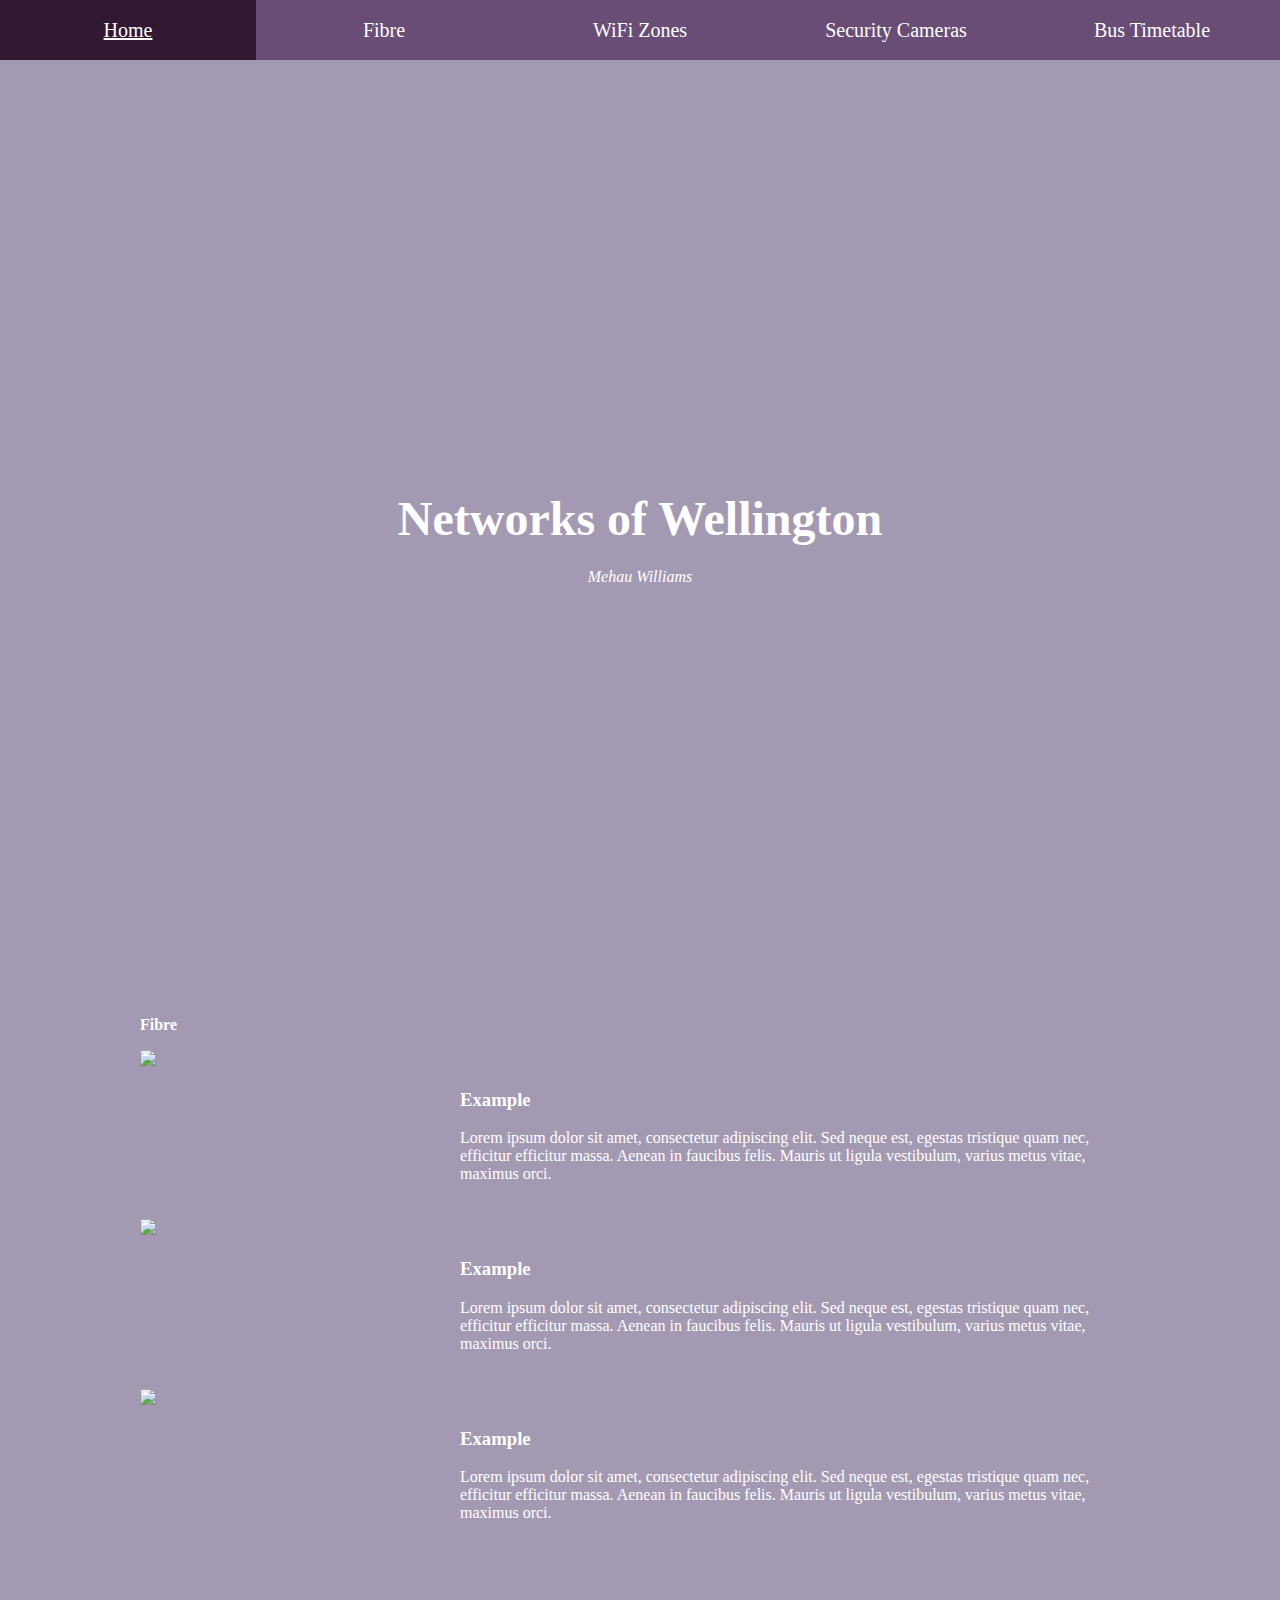
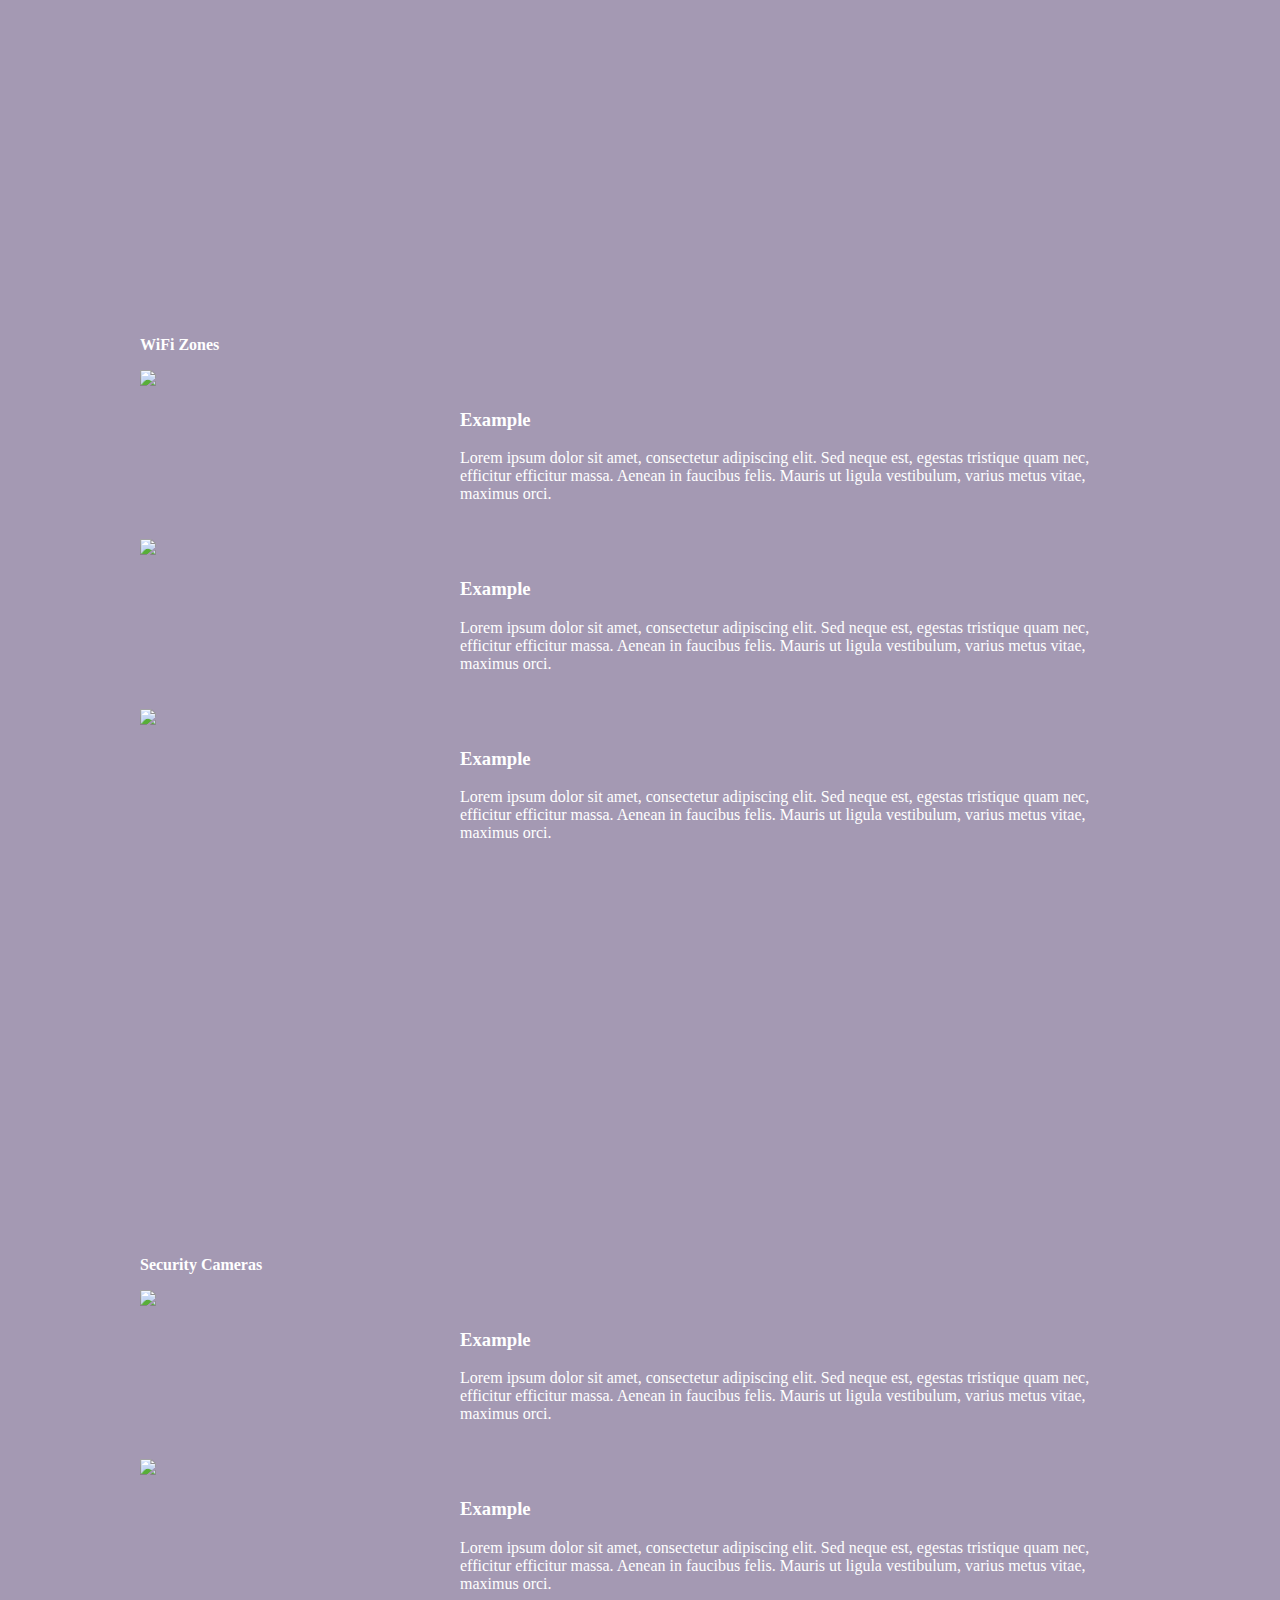
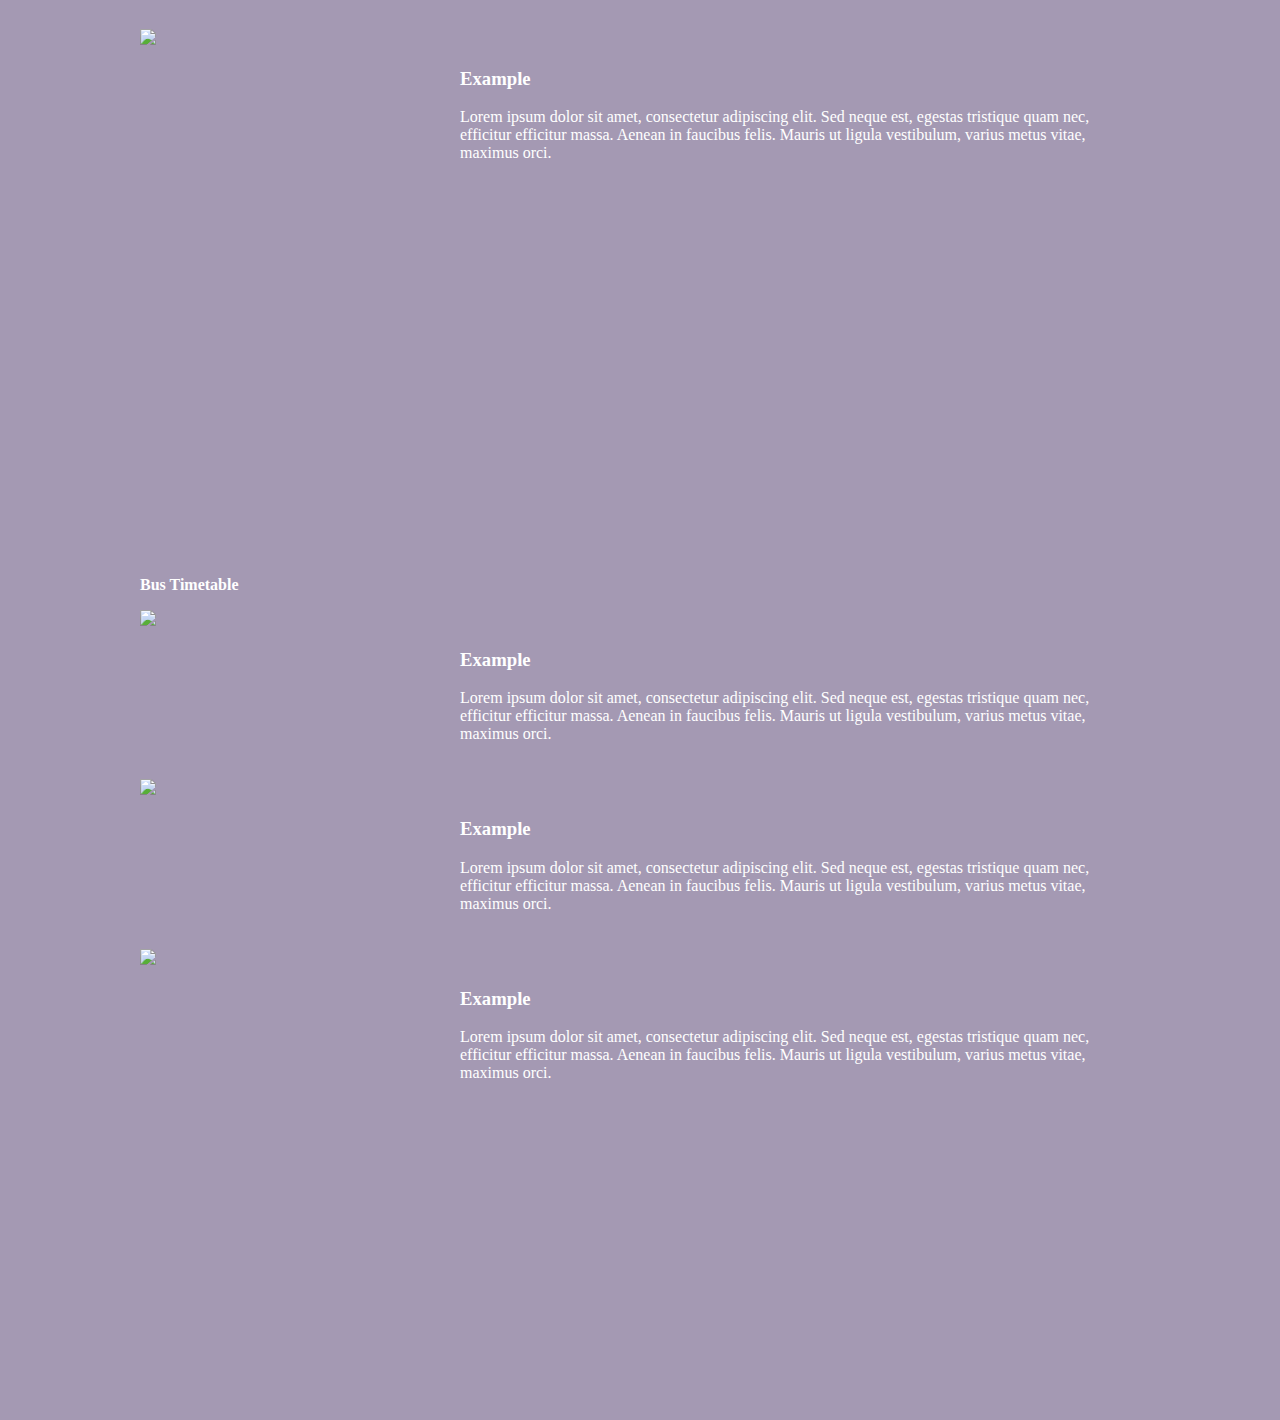
==== index.html @ 8504b592 "Adding first segment of SPA1" ====
<!DOCTYPE HTML>

<html>

<head>
	<meta http-equiv="Content-Type" content="text/html; charset=UTF-8" />
	<title>Networks of Wellington</title>
	<link rel="stylesheet" type="text/css" href="css/style.css">
</head>

<body>

<header>
	<section id="home" align="center">
		
		<div class="titlescreen">
		<h1 style="font-family:arial narrow;"><font size="15">Networks of Wellington</font></h1>
		<p><i>Mehau Williams</i></p>
		</div>
		
	</section>
	</header>
	<nav class="navbar">
		<a href="#home">Home</a>
		<a href="#one">Fibre</a>
		<a href="#two">WiFi Zones</a>
		<a href="#three">Security Cameras</a>
		<a href="#four">Bus Timetable</a>
	</nav>

	<section id="one">
		<div class="spacer"></div>
		<p><strong>Fibre</strong></p>
		<div class ="vertical-center">
		<div class="g-row">
			<div class="g-30">
				<img src="img/late.png">
			</div>
			<div class="g-70 padded">
				<h3>Example</h3>
				<p>Lorem ipsum dolor sit amet, consectetur adipiscing elit. Sed neque est, egestas tristique quam nec, efficitur efficitur massa. Aenean in faucibus felis. Mauris ut ligula vestibulum, varius metus vitae, maximus orci.</p>
			</div>
		</div>

		<div class="g-row">
			<div class="g-30">
				<img src="img/late.png">
			</div>
			<div class="g-70 padded">
				<h3>Example</h3>
				<p>Lorem ipsum dolor sit amet, consectetur adipiscing elit. Sed neque est, egestas tristique quam nec, efficitur efficitur massa. Aenean in faucibus felis. Mauris ut ligula vestibulum, varius metus vitae, maximus orci.</p>
			</div>
		</div>

		<div class="g-row">
			<div class="g-30">
				<img src="img/late.png">
			</div>
			<div class="g-70 padded">
				<h3>Example</h3>
				<p>Lorem ipsum dolor sit amet, consectetur adipiscing elit. Sed neque est, egestas tristique quam nec, efficitur efficitur massa. Aenean in faucibus felis. Mauris ut ligula vestibulum, varius metus vitae, maximus orci.</p>
			</div>
		</div>
	</section>

	<section id="two">
		<div class="spacer"></div>
		<p><strong>WiFi Zones</strong></p>
		<div class ="vertical-center">
		<div class="g-row">
			<div class="g-30">
				<img src="img/late.png">
			</div>
			<div class="g-70 padded">
				<h3>Example</h3>
				<p>Lorem ipsum dolor sit amet, consectetur adipiscing elit. Sed neque est, egestas tristique quam nec, efficitur efficitur massa. Aenean in faucibus felis. Mauris ut ligula vestibulum, varius metus vitae, maximus orci.</p>
			</div>
		</div>

		<div class="g-row">
			<div class="g-30">
				<img src="img/late.png">
			</div>
			<div class="g-70 padded">
				<h3>Example</h3>
				<p>Lorem ipsum dolor sit amet, consectetur adipiscing elit. Sed neque est, egestas tristique quam nec, efficitur efficitur massa. Aenean in faucibus felis. Mauris ut ligula vestibulum, varius metus vitae, maximus orci.</p>
			</div>
		</div>

		<div class="g-row">
			<div class="g-30">
				<img src="img/late.png">
			</div>
			<div class="g-70 padded">
				<h3>Example</h3>
				<p>Lorem ipsum dolor sit amet, consectetur adipiscing elit. Sed neque est, egestas tristique quam nec, efficitur efficitur massa. Aenean in faucibus felis. Mauris ut ligula vestibulum, varius metus vitae, maximus orci.</p>
			</div>
		</div>
	</section>

	<section id="three">
		<div class="spacer"></div>
		<p><strong>Security Cameras</strong></p>
		<div class ="vertical-center">
		<div class="g-row">
			<div class="g-30">
				<img src="img/late.png">
			</div>
			<div class="g-70 padded">
				<h3>Example</h3>
				<p>Lorem ipsum dolor sit amet, consectetur adipiscing elit. Sed neque est, egestas tristique quam nec, efficitur efficitur massa. Aenean in faucibus felis. Mauris ut ligula vestibulum, varius metus vitae, maximus orci.</p>
			</div>
		</div>

		<div class="g-row">
			<div class="g-30">
				<img src="img/late.png">
			</div>
			<div class="g-70 padded">
				<h3>Example</h3>
				<p>Lorem ipsum dolor sit amet, consectetur adipiscing elit. Sed neque est, egestas tristique quam nec, efficitur efficitur massa. Aenean in faucibus felis. Mauris ut ligula vestibulum, varius metus vitae, maximus orci.</p>
			</div>
		</div>

		<div class="g-row">
			<div class="g-30">
				<img src="img/late.png">
			</div>
			<div class="g-70 padded">
				<h3>Example</h3>
				<p>Lorem ipsum dolor sit amet, consectetur adipiscing elit. Sed neque est, egestas tristique quam nec, efficitur efficitur massa. Aenean in faucibus felis. Mauris ut ligula vestibulum, varius metus vitae, maximus orci.</p>
			</div>
		</div>	
	</section>
<!--
	<section>
		<div class="spacer"></div>	
		<h3>Grids</h3>

		<p>Use grids to divide up or layout content. For example, putting an image on the left, and lots to text on the right</p>

		<p>I've added a 'show' class so you can see where the grids are. Use chrome's web inspector tools to take a closer look</p>


		<div class="g-row show"> 
			<div class="g-50 show">
				50% width .g-50
			</div>
			<div class="g-50 show">
				50% width .g-50
			</div>

			<div class="g-30 show">
				30% width .g-30
			</div>

			<div class="g-70 show">
				70% width .g-70
			</div>
		</div>

		<p>The other cool things about grids, is that 50% width means 50% of the div's <em>parent</em>. This means you can put cells in cells to get infinitly smaller sizes. The possiblities are endless!</p>

		<div class="g-row show"> 
			<div class="g-50 show">
				<div class="g-50 show">
					<div class="g-50 show">
						50%
					</div>
					<div class="g-50 show">
						50%
					</div>
				</div>
				<div class="g-50 show">
					50%
				</div>
			</div>
			<div class="g-50 show">
				50%
			</div>
		</div>

	</section >
-->

	<section id="four">
		
		<div class="spacer"></div>
		<p><strong>Bus Timetable</strong></p>
		<div class ="vertical-center">
		<div class="g-row">
			<div class="g-30">
				<img src="img/late.png">
			</div>
			<div class="g-70 padded">
				<h3>Example</h3>
				<p>Lorem ipsum dolor sit amet, consectetur adipiscing elit. Sed neque est, egestas tristique quam nec, efficitur efficitur massa. Aenean in faucibus felis. Mauris ut ligula vestibulum, varius metus vitae, maximus orci.</p>
			</div>
		</div>

		<div class="g-row">
			<div class="g-30">
				<img src="img/late.png">
			</div>
			<div class="g-70 padded">
				<h3>Example</h3>
				<p>Lorem ipsum dolor sit amet, consectetur adipiscing elit. Sed neque est, egestas tristique quam nec, efficitur efficitur massa. Aenean in faucibus felis. Mauris ut ligula vestibulum, varius metus vitae, maximus orci.</p>
			</div>
		</div>

		<div class="g-row">
			<div class="g-30">
				<img src="img/late.png">
			</div>
			<div class="g-70 padded">
				<h3>Example</h3>
				<p>Lorem ipsum dolor sit amet, consectetur adipiscing elit. Sed neque est, egestas tristique quam nec, efficitur efficitur massa. Aenean in faucibus felis. Mauris ut ligula vestibulum, varius metus vitae, maximus orci.</p>
			</div>
		</div>
	</div>
	</section>

</body>

</html>
---- css/style.css ----
html {
  scroll-behavior: smooth;
}
*{
	box-sizing: border-box; 
	/* This makes the widths of elements more consistent
		Full details here https://css-tricks.com/box-sizing/ */
}

body{
	margin: 0px; /* Often browsers have a 5px margin by deafult*/
	font-family: arial narrow;
	background-color: #A499b3;
	color: white;
}

section{
	max-width: 1000px;
	margin-left: auto;
	margin-right: auto;
	margin-top: 20px;
	margin-bottom: 20px;
	height: 100vh;
	width: 100vw;
}

header{
	/*background-color: #A499b3;*/
	color: white; /* more readable on an orange background */
	/*padding-top: 50px;
	padding-bottom: 50px;*/
}

nav{
	width: 100%;
	height: 60px;
	background-color: #694D75;
}

nav a, nav h3{
	float: left;
	margin: 0px;
	line-height: 60px;
	/*margin-left: 1em;
	margin-right: 1em;*/
	text-decoration: none;
}

nav a:hover{
	text-decoration: underline; /* Hover styles to let people know they can click it */
}

.titlescreen{
	padding: 50vh 0;
   	text-align: center;
}
.navbar{
	position: fixed;
    top: 0px;
    width: 100%;
}
.navbar a{
	float: left;
  	padding: 0px;
  	color: white;
  	text-decoration: none;
  	font-size: 20px;
  	width: 20%; 
  	text-align: center; 
}
/* Add a background color on mouse-over */
.navbar a:hover {
  background-color: #331832;
}

/* Style the current/active link */
.navbar a.active {
  background-color: #4CAF50;
}
.spacer{
	width: 100%;
	height: 60px;
}
/* Simple grid */
.g-row{
	width: 100%;
	overflow: hidden;
}

.g-row img{
	width: 100%; /*This makes all images in grids to be the size of their cell */
}

.g-50{
	width: 50%;
	float: left;
}

.g-30{
	width: 30%;
	float: left;
}

.g-70{
	width: 70%;
	float: left;
}

.show{
	border: 1px solid blue;
	padding: 2px;
}

.padded{
	padding: 20px; /* I add this to cells to add a little padding*/
}
/*.vertical-center{

  position: relative;
    top: 50%;
    transform: translateY(-50%);


}*/
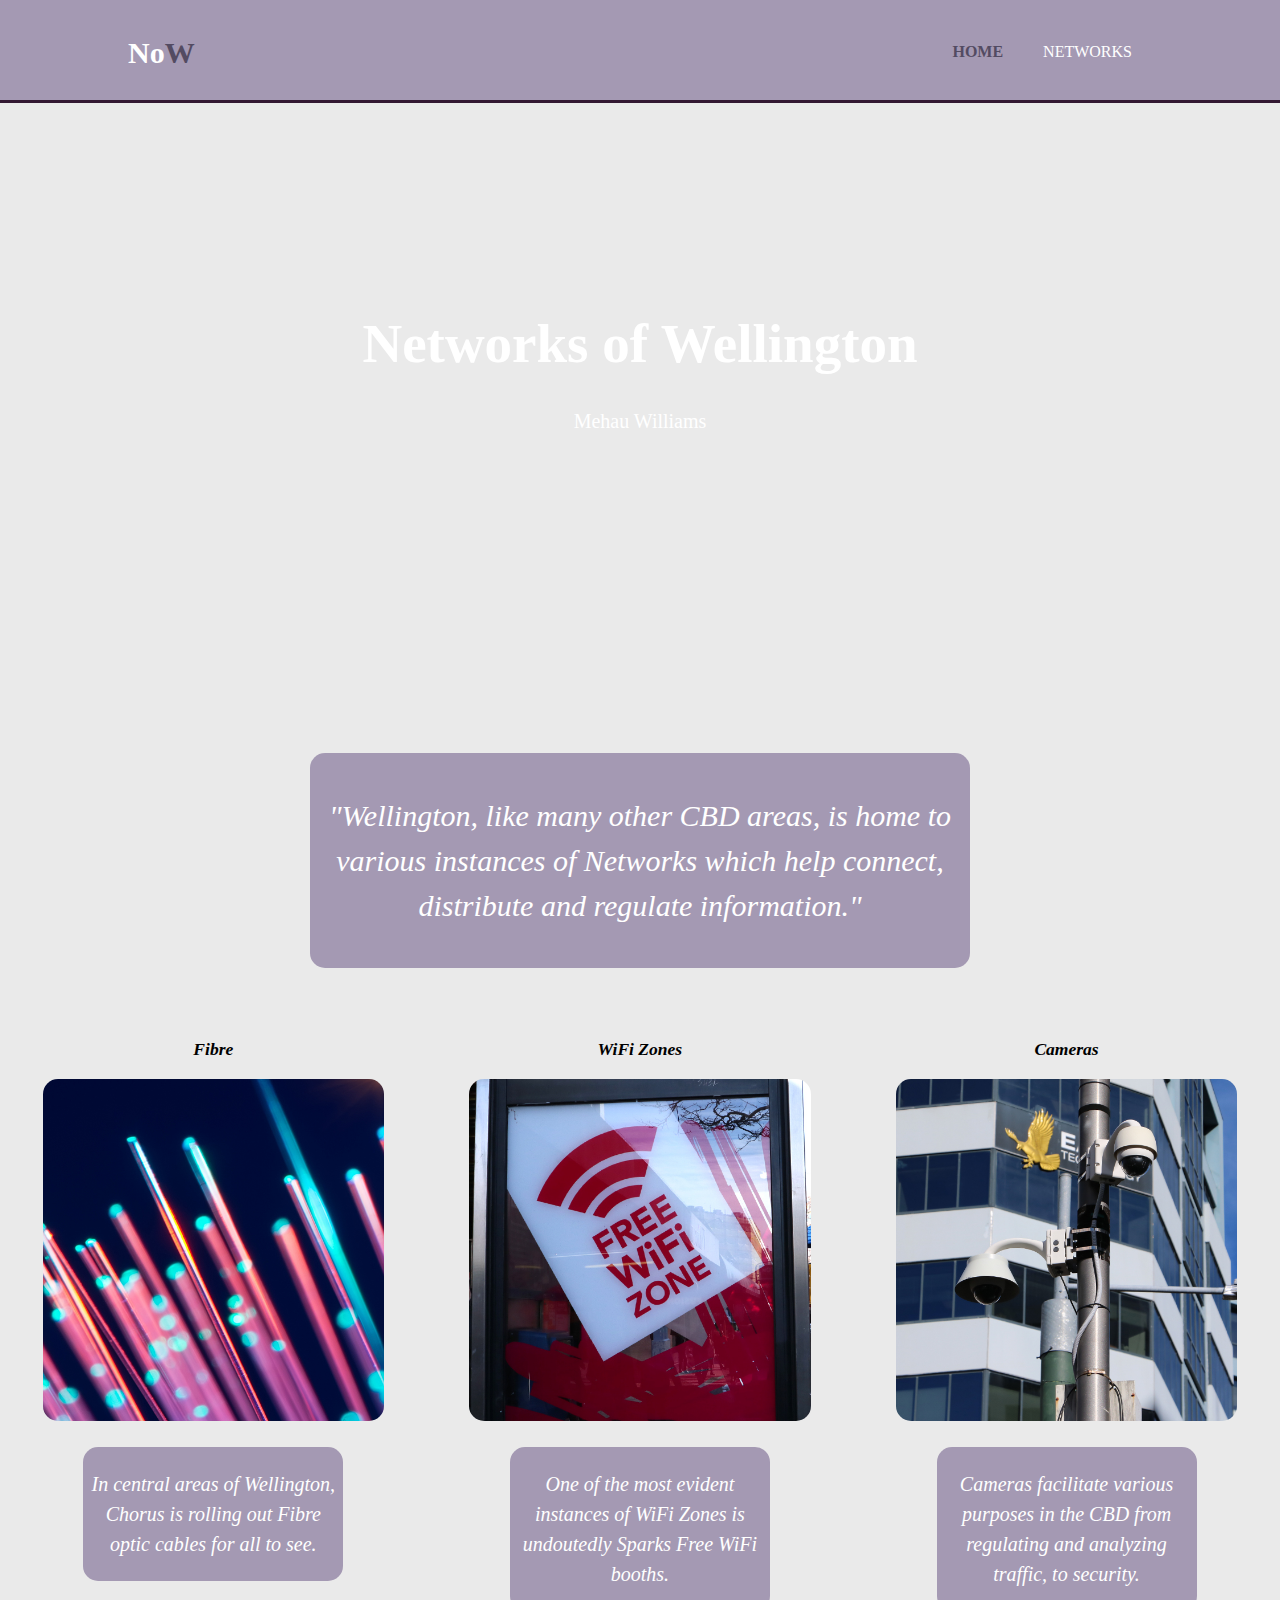
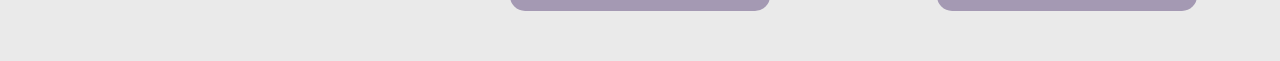
==== commit d3fabfd3: "Final" ====
--- a/index.html
+++ b/index.html
@@ -1,225 +1,62 @@
-<!DOCTYPE HTML>
-
+<!DOCTYPE html>
 <html>
-
 <head>
 	<meta http-equiv="Content-Type" content="text/html; charset=UTF-8" />
-	<title>Networks of Wellington</title>
+	<meta name="viewport" content="width=device-width">
+	<title>Networks of Wellington | Home Page</title>
 	<link rel="stylesheet" type="text/css" href="css/style.css">
 </head>
-
 <body>
-
-<header>
-	<section id="home" align="center">
-		
-		<div class="titlescreen">
-		<h1 style="font-family:arial narrow;"><font size="15">Networks of Wellington</font></h1>
-		<p><i>Mehau Williams</i></p>
+	<header>
+		<div class="navbar">
+			<div id="logo">
+				<h1>No<span class="highlight">W</span></h1>
+			</div>
+			<nav>
+				<ul>
+					<li class="current"><a href="index.html">Home</a></li>
+					<li>
+						<div class="dropdown">
+    						<a href="#boxes"class="cd">Networks</a>
+						    <div class="dropdown-content">
+						      <a href="fibre.html">Fibre</a>
+						      <a href="wifi.html">WiFi Zones</a>
+						      <a href="cameras.html">Cameras</a>
+						    </div>
+						  </div> 
+					</li>
+				</ul>
+			</nav>
+		</div>
+	</header>
+	<section id="home-img">
+		<div class="home-text">
+			<h1>Networks of Wellington</h1>
+			<p>Mehau Williams</p>
 		</div>
 		
 	</section>
-	</header>
-	<nav class="navbar">
-		<a href="#home">Home</a>
-		<a href="#one">Fibre</a>
-		<a href="#two">WiFi Zones</a>
-		<a href="#three">Security Cameras</a>
-		<a href="#four">Bus Timetable</a>
-	</nav>
-
-	<section id="one">
-		<div class="spacer"></div>
-		<p><strong>Fibre</strong></p>
-		<div class ="vertical-center">
-		<div class="g-row">
-			<div class="g-30">
-				<img src="img/late.png">
+	<section id="introduction">
+		<p><i>"Wellington, like many other CBD areas, is home to various instances of Networks which help connect, distribute and regulate information."<i></p>
+	</section>
+	<section id="boxes">
+		<div class="container">
+			<div class="box">
+				<h3>Fibre</h3>
+					<a href="fibre.html"><img src="./img/fibre2.jpg"></a>
+				<div class="image-disc"><p>In central areas of Wellington, Chorus is rolling out Fibre optic cables for all to see.</p></div>
 			</div>
-			<div class="g-70 padded">
-				<h3>Example</h3>
-				<p>Lorem ipsum dolor sit amet, consectetur adipiscing elit. Sed neque est, egestas tristique quam nec, efficitur efficitur massa. Aenean in faucibus felis. Mauris ut ligula vestibulum, varius metus vitae, maximus orci.</p>
+			<div class="box">
+				<h3>WiFi Zones</h3>
+					<a href="wifi.html"><img src="./img/wifi1.jpg"></a>
+				<div class="image-disc"><p>One of the most evident instances of WiFi Zones is undoutedly Sparks Free WiFi booths.</p></div>
 			</div>
-		</div>
-
-		<div class="g-row">
-			<div class="g-30">
-				<img src="img/late.png">
-			</div>
-			<div class="g-70 padded">
-				<h3>Example</h3>
-				<p>Lorem ipsum dolor sit amet, consectetur adipiscing elit. Sed neque est, egestas tristique quam nec, efficitur efficitur massa. Aenean in faucibus felis. Mauris ut ligula vestibulum, varius metus vitae, maximus orci.</p>
-			</div>
-		</div>
-
-		<div class="g-row">
-			<div class="g-30">
-				<img src="img/late.png">
-			</div>
-			<div class="g-70 padded">
-				<h3>Example</h3>
-				<p>Lorem ipsum dolor sit amet, consectetur adipiscing elit. Sed neque est, egestas tristique quam nec, efficitur efficitur massa. Aenean in faucibus felis. Mauris ut ligula vestibulum, varius metus vitae, maximus orci.</p>
+			<div class="box">
+				<h3>Cameras</h3>
+					<a href="cameras.html"><img src="./img/security1.jpg"></a>
+				<div class="image-disc"><p>Cameras facilitate various purposes in the CBD from regulating and analyzing traffic, to security.</p></div>
 			</div>
 		</div>
 	</section>
-
-	<section id="two">
-		<div class="spacer"></div>
-		<p><strong>WiFi Zones</strong></p>
-		<div class ="vertical-center">
-		<div class="g-row">
-			<div class="g-30">
-				<img src="img/late.png">
-			</div>
-			<div class="g-70 padded">
-				<h3>Example</h3>
-				<p>Lorem ipsum dolor sit amet, consectetur adipiscing elit. Sed neque est, egestas tristique quam nec, efficitur efficitur massa. Aenean in faucibus felis. Mauris ut ligula vestibulum, varius metus vitae, maximus orci.</p>
-			</div>
-		</div>
-
-		<div class="g-row">
-			<div class="g-30">
-				<img src="img/late.png">
-			</div>
-			<div class="g-70 padded">
-				<h3>Example</h3>
-				<p>Lorem ipsum dolor sit amet, consectetur adipiscing elit. Sed neque est, egestas tristique quam nec, efficitur efficitur massa. Aenean in faucibus felis. Mauris ut ligula vestibulum, varius metus vitae, maximus orci.</p>
-			</div>
-		</div>
-
-		<div class="g-row">
-			<div class="g-30">
-				<img src="img/late.png">
-			</div>
-			<div class="g-70 padded">
-				<h3>Example</h3>
-				<p>Lorem ipsum dolor sit amet, consectetur adipiscing elit. Sed neque est, egestas tristique quam nec, efficitur efficitur massa. Aenean in faucibus felis. Mauris ut ligula vestibulum, varius metus vitae, maximus orci.</p>
-			</div>
-		</div>
-	</section>
-
-	<section id="three">
-		<div class="spacer"></div>
-		<p><strong>Security Cameras</strong></p>
-		<div class ="vertical-center">
-		<div class="g-row">
-			<div class="g-30">
-				<img src="img/late.png">
-			</div>
-			<div class="g-70 padded">
-				<h3>Example</h3>
-				<p>Lorem ipsum dolor sit amet, consectetur adipiscing elit. Sed neque est, egestas tristique quam nec, efficitur efficitur massa. Aenean in faucibus felis. Mauris ut ligula vestibulum, varius metus vitae, maximus orci.</p>
-			</div>
-		</div>
-
-		<div class="g-row">
-			<div class="g-30">
-				<img src="img/late.png">
-			</div>
-			<div class="g-70 padded">
-				<h3>Example</h3>
-				<p>Lorem ipsum dolor sit amet, consectetur adipiscing elit. Sed neque est, egestas tristique quam nec, efficitur efficitur massa. Aenean in faucibus felis. Mauris ut ligula vestibulum, varius metus vitae, maximus orci.</p>
-			</div>
-		</div>
-
-		<div class="g-row">
-			<div class="g-30">
-				<img src="img/late.png">
-			</div>
-			<div class="g-70 padded">
-				<h3>Example</h3>
-				<p>Lorem ipsum dolor sit amet, consectetur adipiscing elit. Sed neque est, egestas tristique quam nec, efficitur efficitur massa. Aenean in faucibus felis. Mauris ut ligula vestibulum, varius metus vitae, maximus orci.</p>
-			</div>
-		</div>	
-	</section>
-<!--
-	<section>
-		<div class="spacer"></div>	
-		<h3>Grids</h3>
-
-		<p>Use grids to divide up or layout content. For example, putting an image on the left, and lots to text on the right</p>
-
-		<p>I've added a 'show' class so you can see where the grids are. Use chrome's web inspector tools to take a closer look</p>
-
-
-		<div class="g-row show"> 
-			<div class="g-50 show">
-				50% width .g-50
-			</div>
-			<div class="g-50 show">
-				50% width .g-50
-			</div>
-
-			<div class="g-30 show">
-				30% width .g-30
-			</div>
-
-			<div class="g-70 show">
-				70% width .g-70
-			</div>
-		</div>
-
-		<p>The other cool things about grids, is that 50% width means 50% of the div's <em>parent</em>. This means you can put cells in cells to get infinitly smaller sizes. The possiblities are endless!</p>
-
-		<div class="g-row show"> 
-			<div class="g-50 show">
-				<div class="g-50 show">
-					<div class="g-50 show">
-						50%
-					</div>
-					<div class="g-50 show">
-						50%
-					</div>
-				</div>
-				<div class="g-50 show">
-					50%
-				</div>
-			</div>
-			<div class="g-50 show">
-				50%
-			</div>
-		</div>
-
-	</section >
--->
-
-	<section id="four">
-		
-		<div class="spacer"></div>
-		<p><strong>Bus Timetable</strong></p>
-		<div class ="vertical-center">
-		<div class="g-row">
-			<div class="g-30">
-				<img src="img/late.png">
-			</div>
-			<div class="g-70 padded">
-				<h3>Example</h3>
-				<p>Lorem ipsum dolor sit amet, consectetur adipiscing elit. Sed neque est, egestas tristique quam nec, efficitur efficitur massa. Aenean in faucibus felis. Mauris ut ligula vestibulum, varius metus vitae, maximus orci.</p>
-			</div>
-		</div>
-
-		<div class="g-row">
-			<div class="g-30">
-				<img src="img/late.png">
-			</div>
-			<div class="g-70 padded">
-				<h3>Example</h3>
-				<p>Lorem ipsum dolor sit amet, consectetur adipiscing elit. Sed neque est, egestas tristique quam nec, efficitur efficitur massa. Aenean in faucibus felis. Mauris ut ligula vestibulum, varius metus vitae, maximus orci.</p>
-			</div>
-		</div>
-
-		<div class="g-row">
-			<div class="g-30">
-				<img src="img/late.png">
-			</div>
-			<div class="g-70 padded">
-				<h3>Example</h3>
-				<p>Lorem ipsum dolor sit amet, consectetur adipiscing elit. Sed neque est, egestas tristique quam nec, efficitur efficitur massa. Aenean in faucibus felis. Mauris ut ligula vestibulum, varius metus vitae, maximus orci.</p>
-			</div>
-		</div>
-	</div>
-	</section>
-
 </body>
-
 </html>--- a/css/style.css
+++ b/css/style.css
@@ -1,110 +1,273 @@
-html {
-  scroll-behavior: smooth;
-}
-*{
-	box-sizing: border-box; 
-	/* This makes the widths of elements more consistent
-		Full details here https://css-tricks.com/box-sizing/ */
-}
-
+html{
+	scroll-behavior: smooth;
+}
 body{
-	margin: 0px; /* Often browsers have a 5px margin by deafult*/
-	font-family: arial narrow;
-	background-color: #A499b3;
-	color: white;
-}
-
-section{
-	max-width: 1000px;
+	font: 15px/1.5 Arial Narrow;
+	padding: 0;
+	margin: 0;
+	background-color: #EAEAEA;
+}
+p a{
+	text-decoration: none;
+	color: #331832
+}
+
+/* Global Content */
+.container{
+	width: 100%;
+	margin: auto;
+	overflow: hidden;
+}
+
+.navbar{
+	width: 80%;
+	margin: auto;
+	overflow: hidden;
+}
+
+.home-text{
+	width: 100%;
+	margin: auto;
+	overflow: hidden;
+	padding-top: 100px;
+}
+
+ul{
+	margin: 0;
+	padding: 0;
+}
+
+/* Header Things */
+header{
+	background-color: #A499B3;
+	color: #ffffff;
+	padding-top: 30px;
+	min-height: 70px;
+	border-bottom: #331832 3px solid;
+}
+
+header a{
+	color: #ffffff;
+	text-decoration: none;
+	text-transform: uppercase;
+	font-size: 16px;
+}
+
+header li{
+	float: left;
+	display: inline;
+	padding: 0 20px 0 20px;
+}
+
+header #logo{
+	float: left;
+}
+
+header #logo h1{
+	margin: 0;
+}
+
+header nav{
+	float: right;
+	margin-top: 10px;
+}
+
+header .highlight,header .current a{
+	color: #534B62;
+	font-weight: bold;
+}
+header a:hover{
+	color: #331832;
+	font-weight: bold;
+}
+/* Dropdown Menu */
+.dropdown{
+	display: inline;
+}
+.dropdown-content {
+  display: none;
+  position: absolute;
+  background-color: #f9f9f9;
+  min-width: 160px;
+  box-shadow: 0px 8px 16px 0px rgba(0,0,0,0.2);
+  z-index: 100;
+  margin-top: -4px;
+}
+
+.dropdown-content a {
+  float: none;
+  color: black;
+  padding: 12px 16px;
+  text-decoration: none;
+  display: block;
+  text-align: left
+}
+
+.dropdown:hover .dropdown-content {
+  display: block;
+}
+
+.cd {
+	cursor: default;
+}
+
+/*Showcase*/
+#home-img{
+	min-height: 600px;
+	background:url('../img/title.jpg') no-repeat 0 -1400px; 
+	text-align: center;
+	color: #ffffff;
+}
+
+#home-img h1{
+	margin-top: 100px;
+	font-size: 55px;
+	margin-bottom: 10px;
+}
+
+#home-img p{
+	font-size: 20px;
+}
+
+#introduction{
+	text-align: center;
+	background-color: #A499B3;
+	padding: 10px;
+	width: 50%;
+	margin: auto;
+	margin-top: 50px;
+	margin-bottom: 50px;
+	border-radius: 15px;
+}
+
+#introduction p{
+	font-size: 30px;
+	color: #ffffff;
+}
+
+.image-disc{
+	background-color: #A499B3;
+	padding: 2px;
+	width: 60%;
+	margin: auto;
+	margin-top: 20px;
+	margin-bottom: 50px;
+	border-radius: 15px;
+	color: #ffffff;
+	font-size: 20px;
+}
+
+/* Boxes */
+#boxes{
+	margin-top: 20px;
+}
+
+#boxes .box{
+	float: left;
+	text-align: center;
+	width: 33.33%;
+	padding: 0px;
+}
+
+#boxes .box img{
+	width:80%;
+	border-radius: 15px;
+} 
+
+#boxes .box:hover{
+	background-color: #A499B3;
+	border-radius: 50px;
+} 
+
+#boxes .box:hover>.image-disc{
+	box-shadow: 0 0 3px #ddd;
+} 
+
+/* JS */
+@media(max-width: 768px){
+	header #logo, 
+	header nav,
+	header nav li,
+	header nav li a,
+	#boxes .box,
+	#pages-contents .img-container{
+		float:none;
+		text-align: center;
+		width: 100%;
+
+	}
+	header{
+		padding-bottom: 20px;
+	}
+	#showcase h1{
+		margin-top: 40px;
+	}
+	#boxes .box{
+		padding-bottom: 1px;
+		padding-top: 5px;
+	}
+	.dropdown-content{
+		width: 1%;
+		text-align: center;
+		float: right;
+		margin-left: 40%;
+
+	}
+
+}
+
+/*Links*/
+/*Fibre*/
+#fibre-img{
+	margin-top: 20px;
+	min-height: 600px;
+	background:url('../img/fibre-title.jpg') no-repeat 0 -700px; /* Retrieved from: https://s3-eu-central-1.amazonaws.com/centaur-wp/theengineer/prod/content/uploads/2017/11/21165110/Optical-Fibers.jpg; */
+	text-align: center;
+	color: #ffffff;
+	max-width: 90%;
 	margin-left: auto;
 	margin-right: auto;
-	margin-top: 20px;
-	margin-bottom: 20px;
-	height: 100vh;
-	width: 100vw;
-}
-
-header{
-	/*background-color: #A499b3;*/
-	color: white; /* more readable on an orange background */
-	/*padding-top: 50px;
-	padding-bottom: 50px;*/
-}
-
-nav{
+	border-radius: 50px
+}
+
+#fibre-img h1{
+	margin-top: 100px;
+	font-size: 55px;
+	margin-bottom: 10px;
+}
+
+/* Simple grid */
+.img-container{
+	width: 40%;
+	overflow: hidden;
+	margin: auto;
+}
+
+.img-container img{
+	max-width: 100%; /*This makes all images in grids to be the size of their cell */
+	border-radius: 25px;
+	margin: auto;
+}
+
+.img-container .img-box img{
 	width: 100%;
-	height: 60px;
-	background-color: #694D75;
-}
-
-nav a, nav h3{
-	float: left;
-	margin: 0px;
-	line-height: 60px;
-	/*margin-left: 1em;
-	margin-right: 1em;*/
-	text-decoration: none;
-}
-
-nav a:hover{
-	text-decoration: underline; /* Hover styles to let people know they can click it */
-}
-
-.titlescreen{
-	padding: 50vh 0;
-   	text-align: center;
-}
-.navbar{
-	position: fixed;
-    top: 0px;
-    width: 100%;
-}
-.navbar a{
-	float: left;
-  	padding: 0px;
-  	color: white;
-  	text-decoration: none;
-  	font-size: 20px;
-  	width: 20%; 
-  	text-align: center; 
-}
-/* Add a background color on mouse-over */
-.navbar a:hover {
-  background-color: #331832;
-}
-
-/* Style the current/active link */
-.navbar a.active {
-  background-color: #4CAF50;
-}
-.spacer{
-	width: 100%;
-	height: 60px;
-}
-/* Simple grid */
-.g-row{
-	width: 100%;
-	overflow: hidden;
-}
-
-.g-row img{
-	width: 100%; /*This makes all images in grids to be the size of their cell */
-}
-
-.g-50{
-	width: 50%;
-	float: left;
-}
-
-.g-30{
-	width: 30%;
-	float: left;
-}
-
-.g-70{
-	width: 70%;
-	float: left;
-}
+	margin: auto;
+}
+
+.page-text{
+	margin: auto;
+	text-align: center;
+	background-color: #A499B3;
+	padding: 2px;
+	width: 80%;
+	margin: auto;
+	margin-top: 20px;
+	margin-bottom: 50px;
+	border-radius: 15px;
+	color: #ffffff;
+	font-size: 20px;
+}
+
 
 .show{
 	border: 1px solid blue;
@@ -114,11 +277,48 @@
 .padded{
 	padding: 20px; /* I add this to cells to add a little padding*/
 }
-/*.vertical-center{
-
-  position: relative;
-    top: 50%;
-    transform: translateY(-50%);
-
-
-}*/+
+#pages-contents{
+	max-width: 80%;
+	margin-left: auto;
+	margin-right: auto;
+	margin-top: 100	px;
+	margin-bottom: 20px;
+
+}
+/*WiFi Zones*/
+#wifi-img{
+	margin-top: 20px;
+	min-height: 600px;
+	background:url('../img/wifi-booth-title.jpg') no-repeat -1300px -600px; /*Retrieved from: http://thejourneysouth.net/wp-content/uploads/2016/06/DSC02210-449x304.jpg */
+	text-align: center;
+	color: #ffffff;
+	max-width: 90%;
+	margin-left: auto;
+	margin-right: auto;
+	border-radius: 50px
+}
+#wifi-img h1{
+	margin-top: 100px;
+	font-size: 55px;
+	margin-bottom: 10px;
+}
+
+/*Cameras*/
+#sec-img{
+	margin-top: 20px;
+	min-height: 600px;
+	background:url('../img/sec-title.JPG') no-repeat -700px -300px; 
+	text-align: center;
+	color: #ffffff;
+	max-width: 90%;
+	margin-left: auto;
+	margin-right: auto;
+	border-radius: 50px
+}
+
+#sec-img h1{
+	margin-top: 100px;
+	font-size: 55px;
+	margin-bottom: 10px;
+}